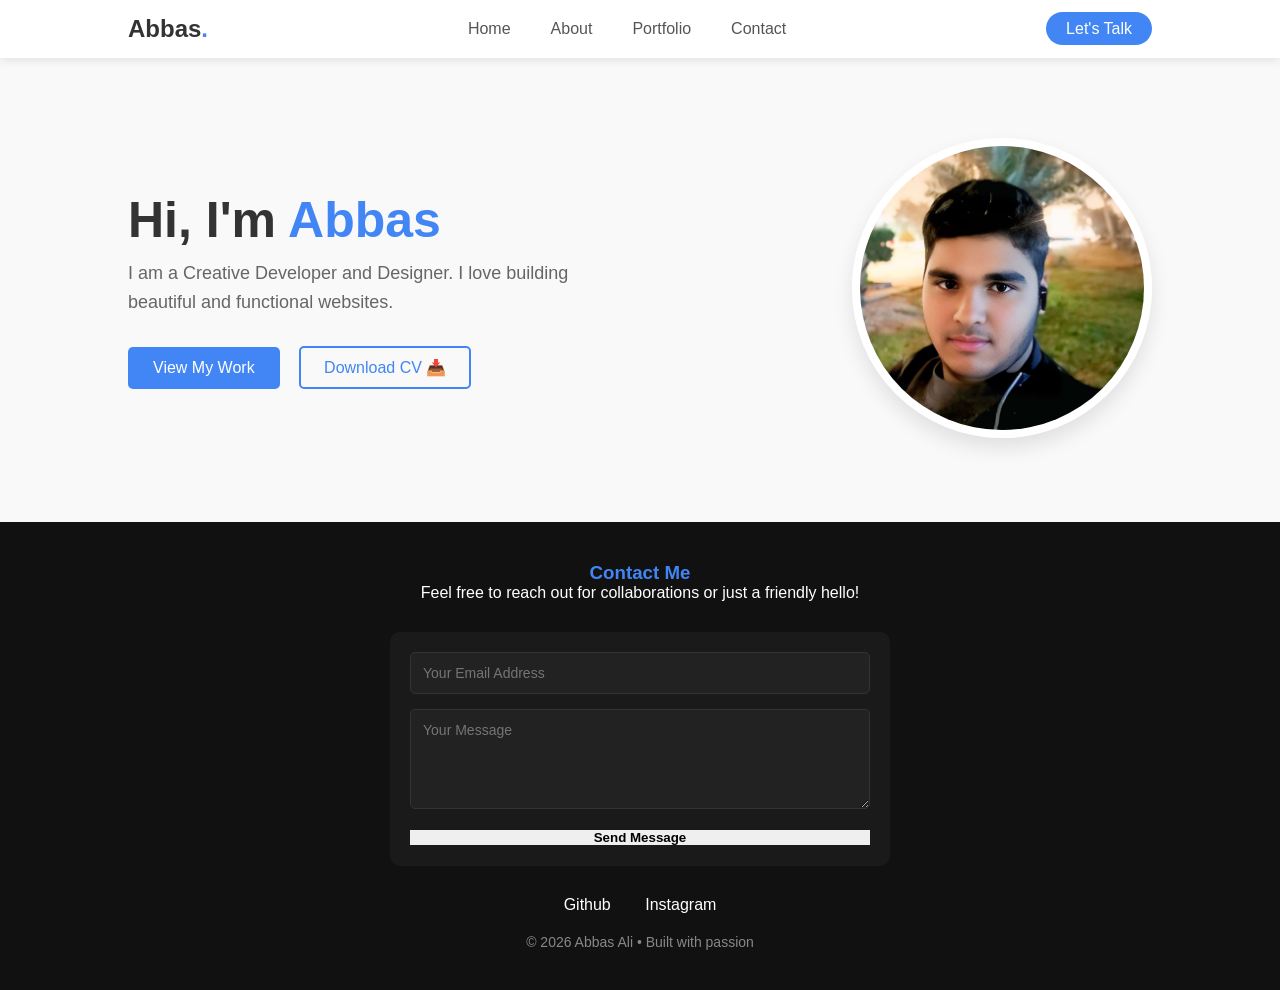
==== index.html @ a06e5321 "First upload for my portfolio" ====
<!DOCTYPE html>
<html lang="en">
<head>
    <meta charset="UTF-8">
    <meta name="viewport" content="width=device-width, initial-scale=1.0">
    <title>Profilo | Abbas</title>
    <link rel="stylesheet" href="style.css">
    <link rel="icon" type="image/jpg" href="images/images.jpg">
</head>
<body>

    <header class="header"> <div class="logo">
            <a href="#">Abbas<span>.</span></a>
        </div>
        
        <nav class="nav-links">
            <ul>
                <li><a href="#">Home</a></li>
                <li><a href="about.html">About</a></li>
                <li><a href="#">Portfolio</a></li>
                <li><a href="#my-footer">Contact</a></li>
            </ul>
        </nav>

        <div class="header-action">
            <a href="#" class="btn-talk">Let's Talk</a>
        </div>   
    </header>
    <section class="hero">
        <div class="hero-content">
            <h1>Hi, I'm <span>Abbas</span></h1>
            <p>I am a Creative Developer and Designer. I love building beautiful and functional websites.</p>
            
            <div class="hero-btns">
                <a href="Works.html" class="btn-primary">View My Work</a>
                <a href="cv/Abbas_Ali_CV.pdf" download class="btn-secondary">Download CV 📥</a>
            </div>
        </div>
        <div class="hero-image">
            <img src="images/myphoto.jpg" alt="Abbas Profile" class="profile-img">
        </div>
    </section>

<footer class="footer" id="my-footer">
    <div class="footer-container">
        <h3 style="color: #4285F4;">Contact Me</h3>
        <p>Feel free to reach out for collaborations or just a friendly hello!</p>

        <form action="https://formspree.io/f/xaqpleld" method="POST" class="contact-form">
            <div class="input-group">
                <input type="email" name="email" placeholder="Your Email Address" required>
            </div>
            <div class="input-group">
                <textarea name="message" placeholder="Your Message" required></textarea>
            </div>
            <button type="submit" class="btn-primary">Send Message</button>
        </form>

        <div class="social">
            <a href="http://github.com/abbflaabb" target="_blank">Github</a>
            <a href="https://www.instagram.com/abv7xh" target="_blank">Instagram</a>
        </div>
        <p class="copy">© 2026 Abbas Ali • Built with passion</p>
    </div>
</footer>
    <script src="scripts/script.js"></script>
</body>
</html>
---- style.css ----
* {
    margin: 0;
    padding: 0;
    box-sizing: border-box;
    font-family: 'Segoe UI', Tahoma, Geneva, Verdana, sans-serif;
}

body {
    background-color: #f4f4f4;
    display: flex;
    flex-direction: column;
    min-height: 100vh;
}

.header {
    display: flex;
    justify-content: space-between;
    align-items: center;
    padding: 15px 10%;
    background-color: #ffffff;
    box-shadow: 0 2px 10px rgba(0,0,0,0.1);
    position: sticky;
    top: 0;
    z-index: 1000;
}

.logo a {
    font-size: 24px;
    font-weight: bold;
    text-decoration: none;
    color: #333;
}

.logo span { 
    color: #4285F4; 
}

.nav-links ul {
    display: flex;
    list-style: none;
}

.nav-links li { 
    margin: 0 20px; 
}

.nav-links a {
    text-decoration: none;
    color: #555;
    transition: 0.3s;
}

.nav-links a:hover { 
    color: #4285F4; 
}

.btn-talk {
    background-color: #4285F4;
    color: white;
    padding: 8px 20px;
    border-radius: 20px;
    text-decoration: none;
    transition: 0.3s;
}

.btn-talk:hover {
    background-color: #3367d6;
    box-shadow: 0 4px 8px rgba(66, 133, 244, 0.3);
}

.hero {
    display: flex;
    justify-content: space-between;
    align-items: center;
    background-color: #f9f9f9;
    padding: 80px 10%;
    flex-grow: 1;
}

.hero-content h1 {
    font-size: 50px;
    color: #333;
    margin-bottom: 10px;
}

.hero-content h1 span {
    color: #4285F4;
}

.hero-content p {
    font-size: 18px;
    color: #666;
    margin-bottom: 30px;
    max-width: 500px;
    line-height: 1.6;
}
.hero-btns .btn-primary {
    background-color: #4285F4;
    color: white;
    padding: 12px 25px;
    border-radius: 5px;
    text-decoration: none;
    margin-right: 15px;
    transition: 0.3s; 
    display: inline-block;
}

.hero-btns .btn-secondary {
    border: 2px solid #4285F4;
    color: #4285F4;
    padding: 10px 23px;
    border-radius: 5px;
    text-decoration: none;
    transition: 0.3s; 
    display: inline-block;
}

.hero-btns a:hover {
    opacity: 0.9;
    transform: translateY(-3px);
}

.hero-image .profile-img {
    width: 300px;
    height: 300px;
    border-radius: 50%;
    object-fit: cover;
    border: 8px solid white;
    box-shadow: 0 10px 20px rgba(0,0,0,0.1);
}
.footer {
    background: #111;
    color: white;
    text-align: center;
    padding: 40px;
    margin-top: auto;
}

.social { 
    margin: 15px 0; 
}

.social a {
    margin: 0 15px;
    text-decoration: none;
    color: white;
    transition: 0.3s;
}

.social a:hover { 
    color: #4285F4; 
}

.copy {
    margin-top: 20px;
    font-size: 14px;
    color: #888;
}
@media (max-width: 768px) {
    .header {
        padding: 15px 5%;
        flex-direction: column;
        gap: 15px;
    }
    .about-container {
        flex-direction: column;
        text-align: center;
    }
    .skills ul {
        grid-template-columns: 1fr;
    }

    .nav-links li {
        margin: 0 10px;
    }

    .hero {
        flex-direction: column-reverse;
        text-align: center;
        padding: 40px 5%;
    }

    .hero-content h1 {
        font-size: 32px;
    }

    .hero-content p {
        margin: 20px auto;
    }

    .hero-image .profile-img {
        width: 200px;
        height: 200px;
        margin-bottom: 30px;
    }

    .hero-btns {
        display: flex;
        flex-direction: column;
        gap: 15px;
    }

    .hero-btns .btn-primary {
        margin-right: 0;
    }
}
/*For About*/
.about-page {
    padding: 80px 10%;
    background-color: #ffffff;
    flex-grow: 1;
}
.about-container {
    display: flex;
    gap: 50px;
    align-items: center;
    flex-wrap: wrap;
}
.about-text {
    font-size: 40px;
    margin-bottom: 20px;
}
.about-text h2 {
    font-size: 40px;
    margin-bottom: 20px;
}
.about-text h2 span {color: #4285F4;}
.about-text p {
    line-height: 1.8;
    color: #666;
    margin-bottom: 30px;
}
.skills h3 {
    margin-bottom: 15px;
    color: #333;
}
.skills ul {
    list-style: none;
    display: grid;
    grid-template-columns: 1fr 1fr;
    gap: 10px;
}
.skills li::before {
    content: "↪";
    color: #4285F4;
    margin-right: 10px;
    font-weight: bold;
}
.about-stats {
    flex: 1;
    display: flex;
    flex-direction: column;
    gap: 20px;
}
.stat-box {
    background: #f9f9f9;
    padding: 30px;
    border-radius: 15px;
    text-align: center;
    border-bottom: 4px solid #4285F4;
}
.stat-box h4 {
    font-size: 30px;
    color: #333;
}
/*Works page style*/
.works-page {
    padding: 60px 10%;
    background-color: #f4f4f4;
    text-align: center;
    flex-grow: 1;
}
.section-title {
    font-size: 36px;
    margin-bottom: 40px;
    color: #333;
}
.section-title span {color: #4285F4;}
/*Projects grid */
.projects-grid {
    display: grid;
    grid-template-columns: repeat(auto-fit, minmax(300px, 1fr));
    gap: 30px;
}
/*project card*/
.project-card {
    background: #fff;
    border-radius: 15px;
    overflow: hidden;
    box-shadow: 0 5px 15px rgba(0, 0, 0,0.05);
    transition: 0.3s;
}
.project-card:hover {
    transform: translateY(-10px);
    box-shadow: 0 15px 30px rgba(0,0,0,0.1);
}
.project-img {
    width: 100%;
    height: 220px;
    overflow: hidden;
    background-color: #333;
}
.project-img img {
    width: 100%;
    height: 100%;
    object-fit: cover;
    transition: transform 0.5s ease;
}
.project-card:hover .project-img img {
    transform: scale(1.1);
}
.project-info {
    padding: 20px;
    text-align: left;
}
.project-info h3 {
    margin-bottom: 10px;
    color: #333;
}
.project-info p {
    color: #777;
    font-size: 14px;
    margin-bottom: 20px;
}
.project-link {
    text-decoration: none;
    color: #4285F4;
    font-weight: bold;
    font-size: 14px;
    border-bottom: 2px solid transparent;
    transition: 0.3s;
}
.project-link:hover {
    border-bottom: 2px solid #4285F4;
}
html {
    scroll-behavior: smooth;
}
/* Contact Form Styling */
.contact-form {
    max-width: 500px;
    margin: 30px auto;
    background: #1a1a1a; /* خلفية داكنة لتناسب الفوتر */
    padding: 20px;
    border-radius: 10px;
}

.input-group {
    margin-bottom: 15px;
}

.contact-form input, 
.contact-form textarea {
    width: 100%;
    padding: 12px;
    border-radius: 5px;
    border: 1px solid #333;
    background: #222;
    color: #fff;
    font-size: 14px;
    outline: none;
    transition: 0.3s;
}

.contact-form input:focus, 
.contact-form textarea:focus {
    border-color: #4285F4;
    box-shadow: 0 0 5px rgba(66, 133, 244, 0.5);
}

.contact-form textarea {
    height: 100px;
    resize: vertical; 
}

.contact-form .btn-primary {
    width: 100%;
    border: none;
    cursor: pointer;
    font-weight: bold;
}
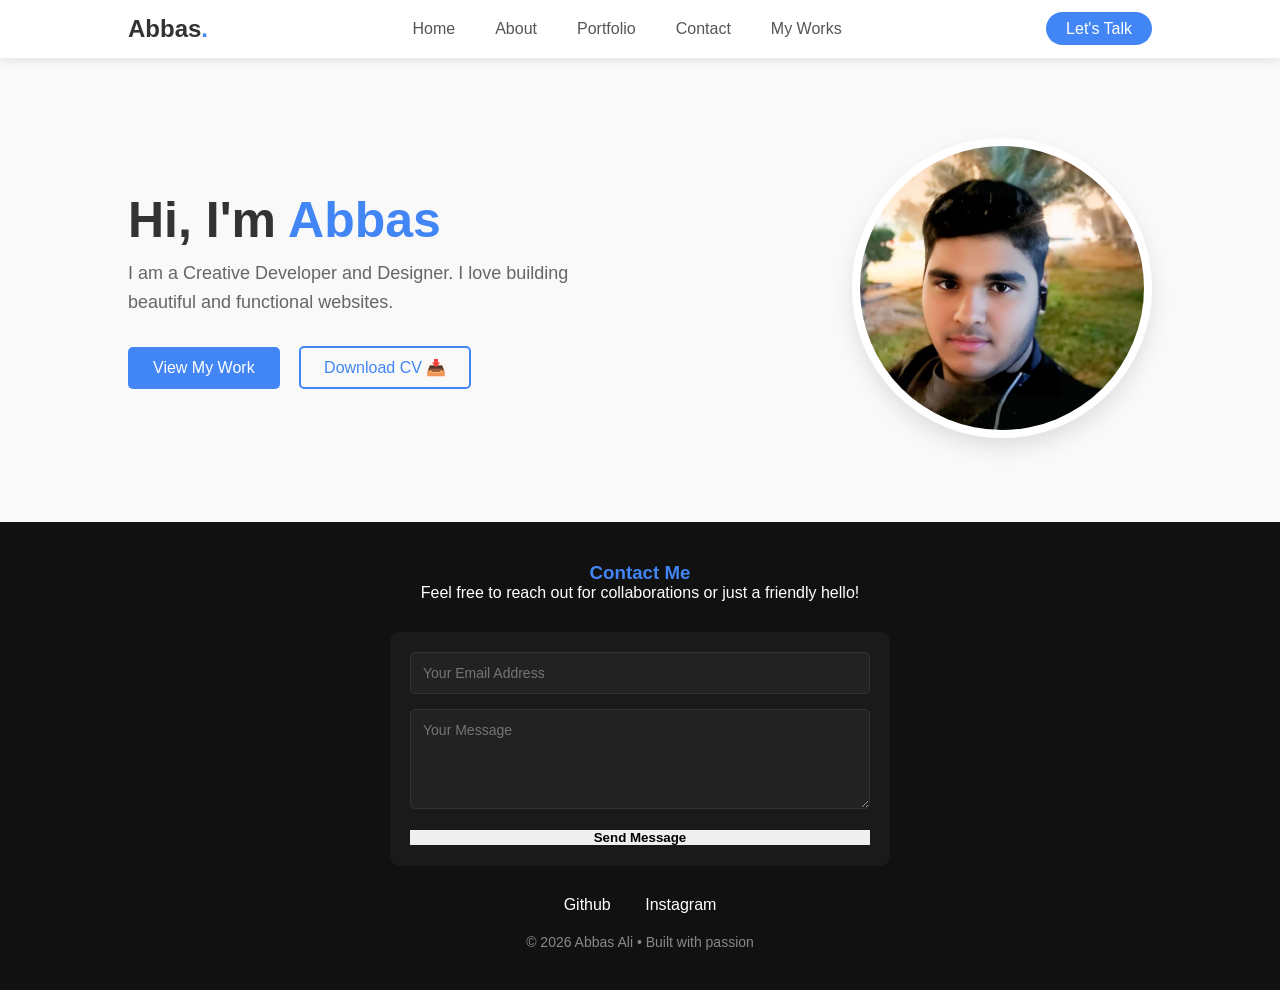
==== commit 8e8e0e6c: "fix 404 works page" ====
--- a/index.html
+++ b/index.html
@@ -19,6 +19,7 @@
                 <li><a href="about.html">About</a></li>
                 <li><a href="#">Portfolio</a></li>
                 <li><a href="#my-footer">Contact</a></li>
+                <li><a href="works.html">My Works</a></li>
             </ul>
         </nav>
 
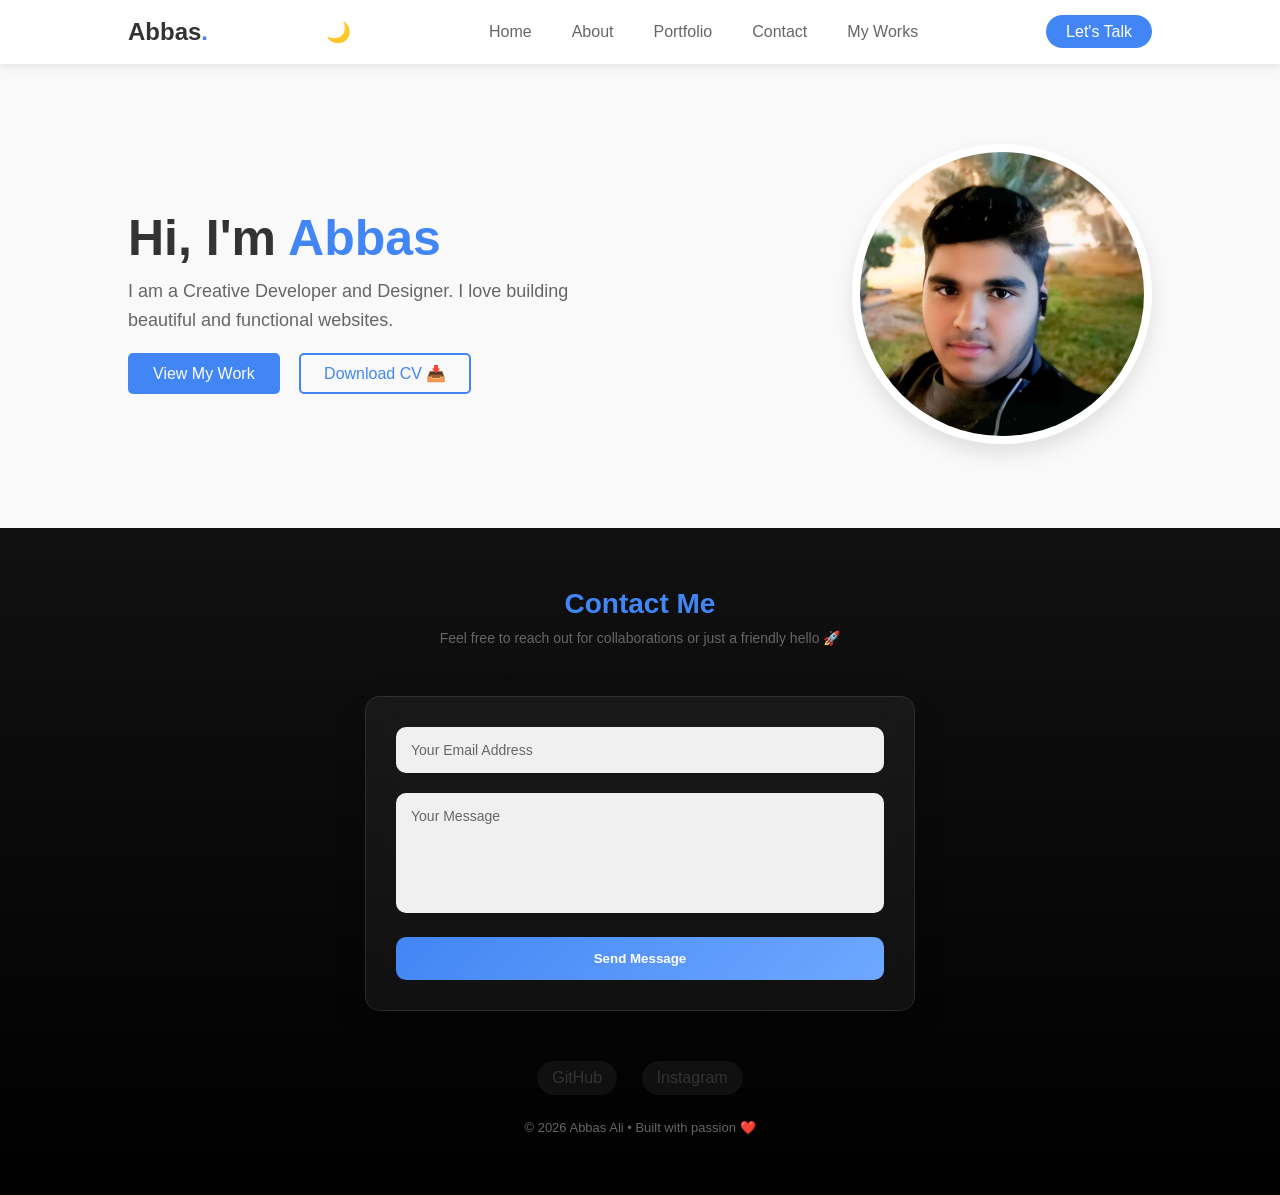
==== commit 75a9c840: ""feat: add theme toggle (dark/light mode) and update footer responsiveness"" ====
--- a/index.html
+++ b/index.html
@@ -12,7 +12,7 @@
     <header class="header"> <div class="logo">
             <a href="#">Abbas<span>.</span></a>
         </div>
-        
+        <button id="theme-toggle" style="background:none; border:none; cursor:pointer; font-size: 20px;">🌙</button>
         <nav class="nav-links">
             <ul>
                 <li><a href="#">Home</a></li>
@@ -33,7 +33,7 @@
             <p>I am a Creative Developer and Designer. I love building beautiful and functional websites.</p>
             
             <div class="hero-btns">
-                <a href="Works.html" class="btn-primary">View My Work</a>
+                <a href="works.html" class="btn-primary">View My Work</a>
                 <a href="cv/Abbas_Ali_CV.pdf" download class="btn-secondary">Download CV 📥</a>
             </div>
         </div>
@@ -44,24 +44,32 @@
 
 <footer class="footer" id="my-footer">
     <div class="footer-container">
-        <h3 style="color: #4285F4;">Contact Me</h3>
-        <p>Feel free to reach out for collaborations or just a friendly hello!</p>
+
+        <h2 class="contact-title">Contact Me</h2>
+        <p class="contact-subtitle">
+            Feel free to reach out for collaborations or just a friendly hello 🚀
+        </p>
 
         <form action="https://formspree.io/f/xaqpleld" method="POST" class="contact-form">
+            
             <div class="input-group">
                 <input type="email" name="email" placeholder="Your Email Address" required>
             </div>
+
             <div class="input-group">
                 <textarea name="message" placeholder="Your Message" required></textarea>
             </div>
+
             <button type="submit" class="btn-primary">Send Message</button>
         </form>
 
         <div class="social">
-            <a href="http://github.com/abbflaabb" target="_blank">Github</a>
+            <a href="http://github.com/abbflaabb" target="_blank">GitHub</a>
             <a href="https://www.instagram.com/abv7xh" target="_blank">Instagram</a>
         </div>
-        <p class="copy">© 2026 Abbas Ali • Built with passion</p>
+
+        <p class="copy">© 2026 Abbas Ali • Built with passion ❤️</p>
+
     </div>
 </footer>
     <script src="scripts/script.js"></script>
--- a/style.css
+++ b/style.css
@@ -2,22 +2,50 @@
     margin: 0;
     padding: 0;
     box-sizing: border-box;
+    transition: background-color 0.3s, color 0.3s, border-color 0.3s;
     font-family: 'Segoe UI', Tahoma, Geneva, Verdana, sans-serif;
 }
 
+/* ================= ROOT THEME ================= */
+:root {
+    --bg-color: #ffffff;
+    --secondary-bg: #f9f9f9;
+    --text-primary: #333333;
+    --text-secondary: #666666;
+    --header-bg: #ffffff;
+    --card-bg: #ffffff;
+    --main-blue: #4285F4;
+    --footer-bg: #111111;
+    --input-bg: #f0f0f0;
+}
+
+[data-theme="dark"] {
+    --bg-color: #0f1012;
+    --secondary-bg: #16171a;
+    --text-primary: #ffffff;
+    --text-secondary: #b0b0b0;
+    --header-bg: #16171a;
+    --card-bg: #1e1f23;
+    --footer-bg: #000000;
+    --input-bg: #25262b;
+}
+
+/* ================= BODY ================= */
 body {
-    background-color: #f4f4f4;
+    background-color: var(--bg-color);
+    color: var(--text-primary);
     display: flex;
     flex-direction: column;
     min-height: 100vh;
 }
 
+/* ================= HEADER ================= */
 .header {
     display: flex;
     justify-content: space-between;
     align-items: center;
     padding: 15px 10%;
-    background-color: #ffffff;
+    background-color: var(--header-bg);
     box-shadow: 0 2px 10px rgba(0,0,0,0.1);
     position: sticky;
     top: 0;
@@ -28,39 +56,31 @@
     font-size: 24px;
     font-weight: bold;
     text-decoration: none;
-    color: #333;
-}
-
-.logo span { 
-    color: #4285F4; 
-}
+    color: var(--text-primary);
+}
+
+.logo span { color: var(--main-blue); }
 
 .nav-links ul {
     display: flex;
     list-style: none;
 }
 
-.nav-links li { 
-    margin: 0 20px; 
-}
+.nav-links li { margin: 0 20px; }
 
 .nav-links a {
     text-decoration: none;
-    color: #555;
-    transition: 0.3s;
-}
-
-.nav-links a:hover { 
-    color: #4285F4; 
-}
+    color: var(--text-secondary);
+}
+
+.nav-links a:hover { color: var(--main-blue); }
 
 .btn-talk {
-    background-color: #4285F4;
+    background-color: var(--main-blue);
     color: white;
     padding: 8px 20px;
     border-radius: 20px;
     text-decoration: none;
-    transition: 0.3s;
 }
 
 .btn-talk:hover {
@@ -68,51 +88,46 @@
     box-shadow: 0 4px 8px rgba(66, 133, 244, 0.3);
 }
 
+/* ================= HERO ================= */
 .hero {
     display: flex;
     justify-content: space-between;
     align-items: center;
-    background-color: #f9f9f9;
+    background-color: var(--secondary-bg);
     padding: 80px 10%;
     flex-grow: 1;
 }
 
 .hero-content h1 {
     font-size: 50px;
-    color: #333;
     margin-bottom: 10px;
 }
 
-.hero-content h1 span {
-    color: #4285F4;
-}
+.hero-content h1 span { color: var(--main-blue); }
 
 .hero-content p {
     font-size: 18px;
-    color: #666;
+    color: var(--text-secondary);
     margin-bottom: 30px;
     max-width: 500px;
     line-height: 1.6;
 }
+
 .hero-btns .btn-primary {
-    background-color: #4285F4;
+    background-color: var(--main-blue);
     color: white;
     padding: 12px 25px;
     border-radius: 5px;
     text-decoration: none;
     margin-right: 15px;
-    transition: 0.3s; 
-    display: inline-block;
 }
 
 .hero-btns .btn-secondary {
-    border: 2px solid #4285F4;
-    color: #4285F4;
+    border: 2px solid var(--main-blue);
+    color: var(--main-blue);
     padding: 10px 23px;
     border-radius: 5px;
     text-decoration: none;
-    transition: 0.3s; 
-    display: inline-block;
 }
 
 .hero-btns a:hover {
@@ -125,53 +140,288 @@
     height: 300px;
     border-radius: 50%;
     object-fit: cover;
-    border: 8px solid white;
+    border: 8px solid var(--card-bg);
     box-shadow: 0 10px 20px rgba(0,0,0,0.1);
 }
+
+/* ================= FOOTER PRO ================= */
 .footer {
-    background: #111;
+    background: linear-gradient(180deg, var(--footer-bg), #000);
+    color: var(--text-primary);
+    padding: 60px 20px;
+}
+
+.footer-container {
+    max-width: 700px;
+    margin: auto;
+    text-align: center;
+}
+
+/* titles */
+.contact-title {
+    font-size: 28px;
+    color: var(--main-blue);
+    margin-bottom: 10px;
+}
+
+.contact-subtitle {
+    color: var(--text-secondary);
+    margin-bottom: 30px;
+    font-size: 14px;
+}
+
+/* social links */
+.social {
+    margin-top: 25px;
+}
+
+.social a {
+    display: inline-block;
+    margin: 0 10px;
+    padding: 8px 15px;
+    border-radius: 20px;
+    background: rgba(255,255,255,0.05);
+    color: var(--text-primary);
+    text-decoration: none;
+    transition: 0.3s;
+}
+
+.social a:hover {
+    background: var(--main-blue);
     color: white;
+    transform: translateY(-3px);
+}
+
+/* copyright */
+.copy {
+    margin-top: 25px;
+    font-size: 13px;
+    color: var(--text-secondary);
+}
+
+/* ================= ABOUT ================= */
+.about-page {
+    padding: 80px 10%;
+    background-color: var(--bg-color);
+}
+
+.about-container {
+    display: flex;
+    gap: 50px;
+    align-items: center;
+    flex-wrap: wrap;
+}
+
+.about-text h2 {
+    font-size: 40px;
+    margin-bottom: 20px;
+}
+
+.about-text h2 span { color: var(--main-blue); }
+
+.about-text p {
+    line-height: 1.8;
+    color: var(--text-secondary);
+    margin-bottom: 30px;
+}
+
+.skills h3 { color: var(--text-primary); }
+
+.skills ul {
+    list-style: none;
+    display: grid;
+    grid-template-columns: 1fr 1fr;
+    gap: 10px;
+}
+
+.skills li::before {
+    content: "↪";
+    color: var(--main-blue);
+    margin-right: 10px;
+}
+
+.stat-box {
+    background: var(--secondary-bg);
+    padding: 30px;
+    border-radius: 15px;
     text-align: center;
-    padding: 40px;
-    margin-top: auto;
-}
-
-.social { 
-    margin: 15px 0; 
-}
-
-.social a {
-    margin: 0 15px;
-    text-decoration: none;
+    border-bottom: 4px solid var(--main-blue);
+}
+
+.stat-box h4 { color: var(--text-primary); }
+
+/* ================= WORKS ================= */
+.works-page {
+    padding: 60px 10%;
+    background-color: var(--secondary-bg);
+    text-align: center;
+}
+
+.section-title {
+    font-size: 36px;
+    margin-bottom: 40px;
+    color: var(--text-primary);
+}
+
+.section-title span { color: var(--main-blue); }
+
+.projects-grid {
+    display: grid;
+    grid-template-columns: repeat(auto-fit, minmax(300px, 1fr));
+    gap: 30px;
+}
+
+.project-card {
+    background: var(--card-bg);
+    border-radius: 15px;
+    overflow: hidden;
+    color: var(--text-primary);
+    box-shadow: 0 5px 15px rgba(0,0,0,0.05);
+}
+
+.project-card:hover {
+    transform: translateY(-10px);
+}
+
+.project-img {
+    width: 100%;
+    height: 220px;
+    overflow: hidden;
+    background-color: var(--secondary-bg);
+}
+
+.project-img img {
+    width: 100%;
+    height: 100%;
+    object-fit: cover;
+}
+
+.project-info {
+    padding: 20px;
+}
+
+.project-info h3 { color: var(--text-primary); }
+
+.project-info p {
+    color: var(--text-secondary);
+    font-size: 14px;
+}
+
+.project-link {
+    text-decoration: none;
+    color: var(--main-blue);
+    font-weight: bold;
+}
+
+.project-link:hover {
+    border-bottom: 2px solid var(--main-blue);
+}
+
+/* ================= CONTACT (PRO STYLE) ================= */
+.contact-form {
+    max-width: 550px;
+    margin: 50px auto;
+    background: rgba(255, 255, 255, 0.05);
+    backdrop-filter: blur(12px);
+    -webkit-backdrop-filter: blur(12px);
+    padding: 30px;
+    border-radius: 15px;
+    border: 1px solid rgba(255,255,255,0.1);
+    box-shadow: 0 10px 30px rgba(0,0,0,0.2);
+}
+
+/* input group spacing */
+.input-group {
+    margin-bottom: 20px;
+}
+
+/* inputs */
+.contact-form input, 
+.contact-form textarea {
+    width: 100%;
+    padding: 14px;
+    border-radius: 10px;
+    border: 1px solid transparent;
+    background: var(--input-bg);
+    color: var(--text-primary);
+    font-size: 14px;
+    outline: none;
+    transition: all 0.3s ease;
+}
+
+/* placeholder */
+.contact-form input::placeholder,
+.contact-form textarea::placeholder {
+    color: var(--text-secondary);
+}
+
+/* focus effect 🔥 */
+.contact-form input:focus, 
+.contact-form textarea:focus {
+    border-color: var(--main-blue);
+    background: transparent;
+    box-shadow: 0 0 0 3px rgba(66, 133, 244, 0.2);
+}
+
+/* textarea */
+.contact-form textarea {
+    height: 120px;
+    resize: none;
+}
+
+/* button */
+.contact-form .btn-primary {
+    width: 100%;
+    padding: 14px;
+    border: none;
+    border-radius: 10px;
+    background: linear-gradient(135deg, #4285F4, #6ea8ff);
     color: white;
-    transition: 0.3s;
-}
-
-.social a:hover { 
-    color: #4285F4; 
-}
-
-.copy {
-    margin-top: 20px;
-    font-size: 14px;
-    color: #888;
-}
+    font-weight: bold;
+    cursor: pointer;
+    transition: all 0.3s ease;
+}
+
+/* button hover 🔥 */
+.contact-form .btn-primary:hover {
+    transform: translateY(-3px);
+    box-shadow: 0 10px 20px rgba(66, 133, 244, 0.4);
+}
+
+/* title */
+.contact-title {
+    text-align: center;
+    margin-bottom: 10px;
+    font-size: 28px;
+    color: var(--main-blue);
+}
+
+.contact-subtitle {
+    text-align: center;
+    margin-bottom: 25px;
+    color: var(--text-secondary);
+}
+
+/* ================= BUTTON ================= */
+#theme-toggle {
+    background: none;
+    border: 2px solid var(--main-blue);
+    color: var(--main-blue);
+    padding: 5px 10px;
+    border-radius: 15px;
+    cursor: pointer;
+}
+
+#theme-toggle:hover {
+    background: var(--main-blue);
+    color: white;
+}
+
+/* ================= RESPONSIVE ================= */
 @media (max-width: 768px) {
     .header {
-        padding: 15px 5%;
         flex-direction: column;
         gap: 15px;
-    }
-    .about-container {
-        flex-direction: column;
-        text-align: center;
-    }
-    .skills ul {
-        grid-template-columns: 1fr;
-    }
-
-    .nav-links li {
-        margin: 0 10px;
     }
 
     .hero {
@@ -184,10 +434,6 @@
         font-size: 32px;
     }
 
-    .hero-content p {
-        margin: 20px auto;
-    }
-
     .hero-image .profile-img {
         width: 200px;
         height: 200px;
@@ -199,183 +445,4 @@
         flex-direction: column;
         gap: 15px;
     }
-
-    .hero-btns .btn-primary {
-        margin-right: 0;
-    }
-}
-/*For About*/
-.about-page {
-    padding: 80px 10%;
-    background-color: #ffffff;
-    flex-grow: 1;
-}
-.about-container {
-    display: flex;
-    gap: 50px;
-    align-items: center;
-    flex-wrap: wrap;
-}
-.about-text {
-    font-size: 40px;
-    margin-bottom: 20px;
-}
-.about-text h2 {
-    font-size: 40px;
-    margin-bottom: 20px;
-}
-.about-text h2 span {color: #4285F4;}
-.about-text p {
-    line-height: 1.8;
-    color: #666;
-    margin-bottom: 30px;
-}
-.skills h3 {
-    margin-bottom: 15px;
-    color: #333;
-}
-.skills ul {
-    list-style: none;
-    display: grid;
-    grid-template-columns: 1fr 1fr;
-    gap: 10px;
-}
-.skills li::before {
-    content: "↪";
-    color: #4285F4;
-    margin-right: 10px;
-    font-weight: bold;
-}
-.about-stats {
-    flex: 1;
-    display: flex;
-    flex-direction: column;
-    gap: 20px;
-}
-.stat-box {
-    background: #f9f9f9;
-    padding: 30px;
-    border-radius: 15px;
-    text-align: center;
-    border-bottom: 4px solid #4285F4;
-}
-.stat-box h4 {
-    font-size: 30px;
-    color: #333;
-}
-/*Works page style*/
-.works-page {
-    padding: 60px 10%;
-    background-color: #f4f4f4;
-    text-align: center;
-    flex-grow: 1;
-}
-.section-title {
-    font-size: 36px;
-    margin-bottom: 40px;
-    color: #333;
-}
-.section-title span {color: #4285F4;}
-/*Projects grid */
-.projects-grid {
-    display: grid;
-    grid-template-columns: repeat(auto-fit, minmax(300px, 1fr));
-    gap: 30px;
-}
-/*project card*/
-.project-card {
-    background: #fff;
-    border-radius: 15px;
-    overflow: hidden;
-    box-shadow: 0 5px 15px rgba(0, 0, 0,0.05);
-    transition: 0.3s;
-}
-.project-card:hover {
-    transform: translateY(-10px);
-    box-shadow: 0 15px 30px rgba(0,0,0,0.1);
-}
-.project-img {
-    width: 100%;
-    height: 220px;
-    overflow: hidden;
-    background-color: #333;
-}
-.project-img img {
-    width: 100%;
-    height: 100%;
-    object-fit: cover;
-    transition: transform 0.5s ease;
-}
-.project-card:hover .project-img img {
-    transform: scale(1.1);
-}
-.project-info {
-    padding: 20px;
-    text-align: left;
-}
-.project-info h3 {
-    margin-bottom: 10px;
-    color: #333;
-}
-.project-info p {
-    color: #777;
-    font-size: 14px;
-    margin-bottom: 20px;
-}
-.project-link {
-    text-decoration: none;
-    color: #4285F4;
-    font-weight: bold;
-    font-size: 14px;
-    border-bottom: 2px solid transparent;
-    transition: 0.3s;
-}
-.project-link:hover {
-    border-bottom: 2px solid #4285F4;
-}
-html {
-    scroll-behavior: smooth;
-}
-/* Contact Form Styling */
-.contact-form {
-    max-width: 500px;
-    margin: 30px auto;
-    background: #1a1a1a; /* خلفية داكنة لتناسب الفوتر */
-    padding: 20px;
-    border-radius: 10px;
-}
-
-.input-group {
-    margin-bottom: 15px;
-}
-
-.contact-form input, 
-.contact-form textarea {
-    width: 100%;
-    padding: 12px;
-    border-radius: 5px;
-    border: 1px solid #333;
-    background: #222;
-    color: #fff;
-    font-size: 14px;
-    outline: none;
-    transition: 0.3s;
-}
-
-.contact-form input:focus, 
-.contact-form textarea:focus {
-    border-color: #4285F4;
-    box-shadow: 0 0 5px rgba(66, 133, 244, 0.5);
-}
-
-.contact-form textarea {
-    height: 100px;
-    resize: vertical; 
-}
-
-.contact-form .btn-primary {
-    width: 100%;
-    border: none;
-    cursor: pointer;
-    font-weight: bold;
 }
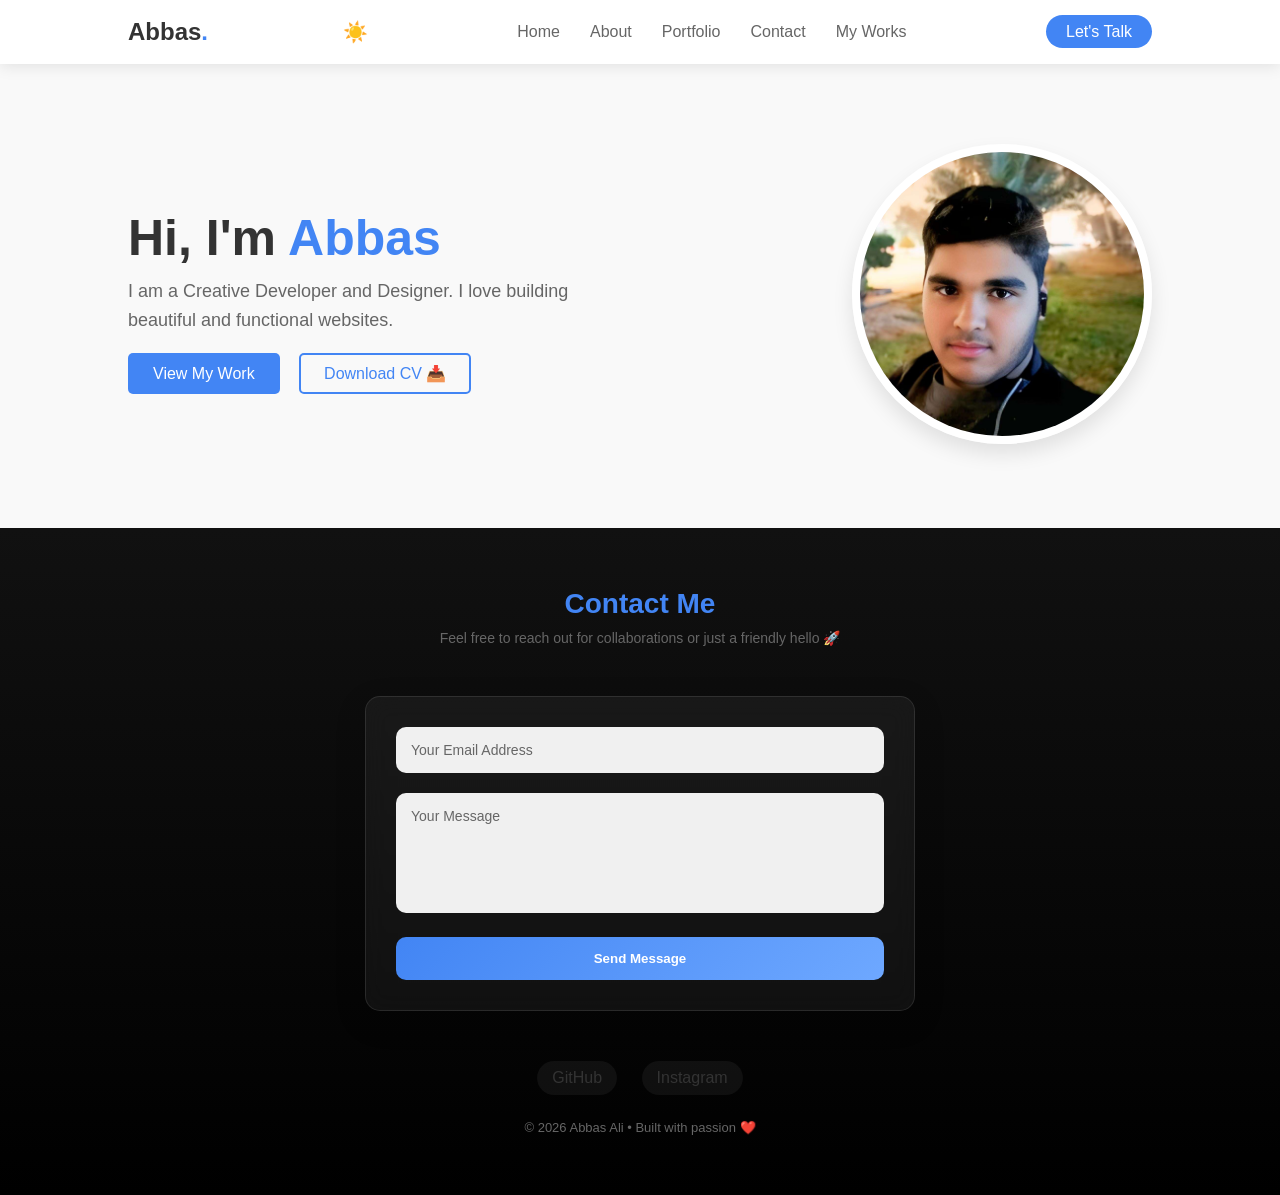
==== commit e29d9561: "fix: lock zoom and solve mobile header overflow"" ====
--- a/index.html
+++ b/index.html
@@ -2,7 +2,7 @@
 <html lang="en">
 <head>
     <meta charset="UTF-8">
-    <meta name="viewport" content="width=device-width, initial-scale=1.0">
+    <meta name="viewport" content="width=device-width, initial-scale=1.0, maximum-scale=1.0, user-scalable=no">
     <title>Profilo | Abbas</title>
     <link rel="stylesheet" href="style.css">
     <link rel="icon" type="image/jpg" href="images/images.jpg">
--- a/style.css
+++ b/style.css
@@ -39,17 +39,23 @@
     min-height: 100vh;
 }
 
-/* ================= HEADER ================= */
 .header {
     display: flex;
     justify-content: space-between;
     align-items: center;
     padding: 15px 10%;
-    background-color: var(--header-bg);
-    box-shadow: 0 2px 10px rgba(0,0,0,0.1);
+    
+    /* الإصلاحات هنا */
+    width: 100%; 
+    background-color: var(--header-bg) !important; /* التأكد من سحب اللون من المتغيرات */
+    box-shadow: 0 2px 15px rgba(0,0,0,0.1);
+    
+    /* التأكد من الثبات في الأعلى */
     position: sticky;
     top: 0;
-    z-index: 1000;
+    left: 0;
+    z-index: 9999; /* رفع الطبقة ليكون فوق كل شيء */
+    transition: all 0.3s ease;
 }
 
 .logo a {
@@ -64,10 +70,12 @@
 .nav-links ul {
     display: flex;
     list-style: none;
-}
-
-.nav-links li { margin: 0 20px; }
-
+    align-items: center; /* توسيط الزر مع الروابط */
+}
+
+.nav-links li { 
+    margin: 0 15px; 
+}
 .nav-links a {
     text-decoration: none;
     color: var(--text-secondary);
@@ -410,39 +418,61 @@
     padding: 5px 10px;
     border-radius: 15px;
     cursor: pointer;
+    position: relative;
+    z-index: 2000;
+    touch-action: manipulation;
+    transition: transform 0.2s ease;
+
 }
 
 #theme-toggle:hover {
     background: var(--main-blue);
     color: white;
 }
-
-/* ================= RESPONSIVE ================= */
+#theme-toggle:active {
+    transform: scale(0.9);
+}
+
+/* منع التمرير الجانبي في كل الأحوال */
+html, body {
+    max-width: 100%;
+    overflow-x: hidden;
+    margin: 0;
+    padding: 0;
+    touch-action: pan-y; /* يمنع التكبير باللمس في بعض المتصفحات */
+}
+
 @media (max-width: 768px) {
     .header {
-        flex-direction: column;
-        gap: 15px;
-    }
-
-    .hero {
-        flex-direction: column-reverse;
-        text-align: center;
-        padding: 40px 5%;
+        flex-direction: column !important; /* وضع الشعار فوق الروابط */
+        padding: 10px 5% !important;
+        align-items: center;
+        width: 100%;
+    }
+
+    .nav-links {
+        width: 100%;
+        margin-top: 10px;
+    }
+
+    .nav-links ul {
+        display: flex;
+        flex-wrap: wrap; /* الحل السحري: الروابط ستنزل لسطر جديد إذا ضاقت الشاشة */
+        justify-content: center;
+        gap: 8px; /* تقليل المسافة بين الروابط */
+        padding: 0;
+    }
+
+    .nav-links li {
+        margin: 5px; /* تقليل المسافات الجانبية للروابط */
+    }
+
+    .nav-links a {
+        font-size: 13px; /* تصغير الخط قليلاً ليناسب الموبايل */
+        white-space: nowrap; /* منع انقسام الكلمة الواحدة */
     }
 
     .hero-content h1 {
-        font-size: 32px;
-    }
-
-    .hero-image .profile-img {
-        width: 200px;
-        height: 200px;
-        margin-bottom: 30px;
-    }
-
-    .hero-btns {
-        display: flex;
-        flex-direction: column;
-        gap: 15px;
+        font-size: 26px !important; /* تصغير العنوان ليناسب الشاشة */
     }
 }
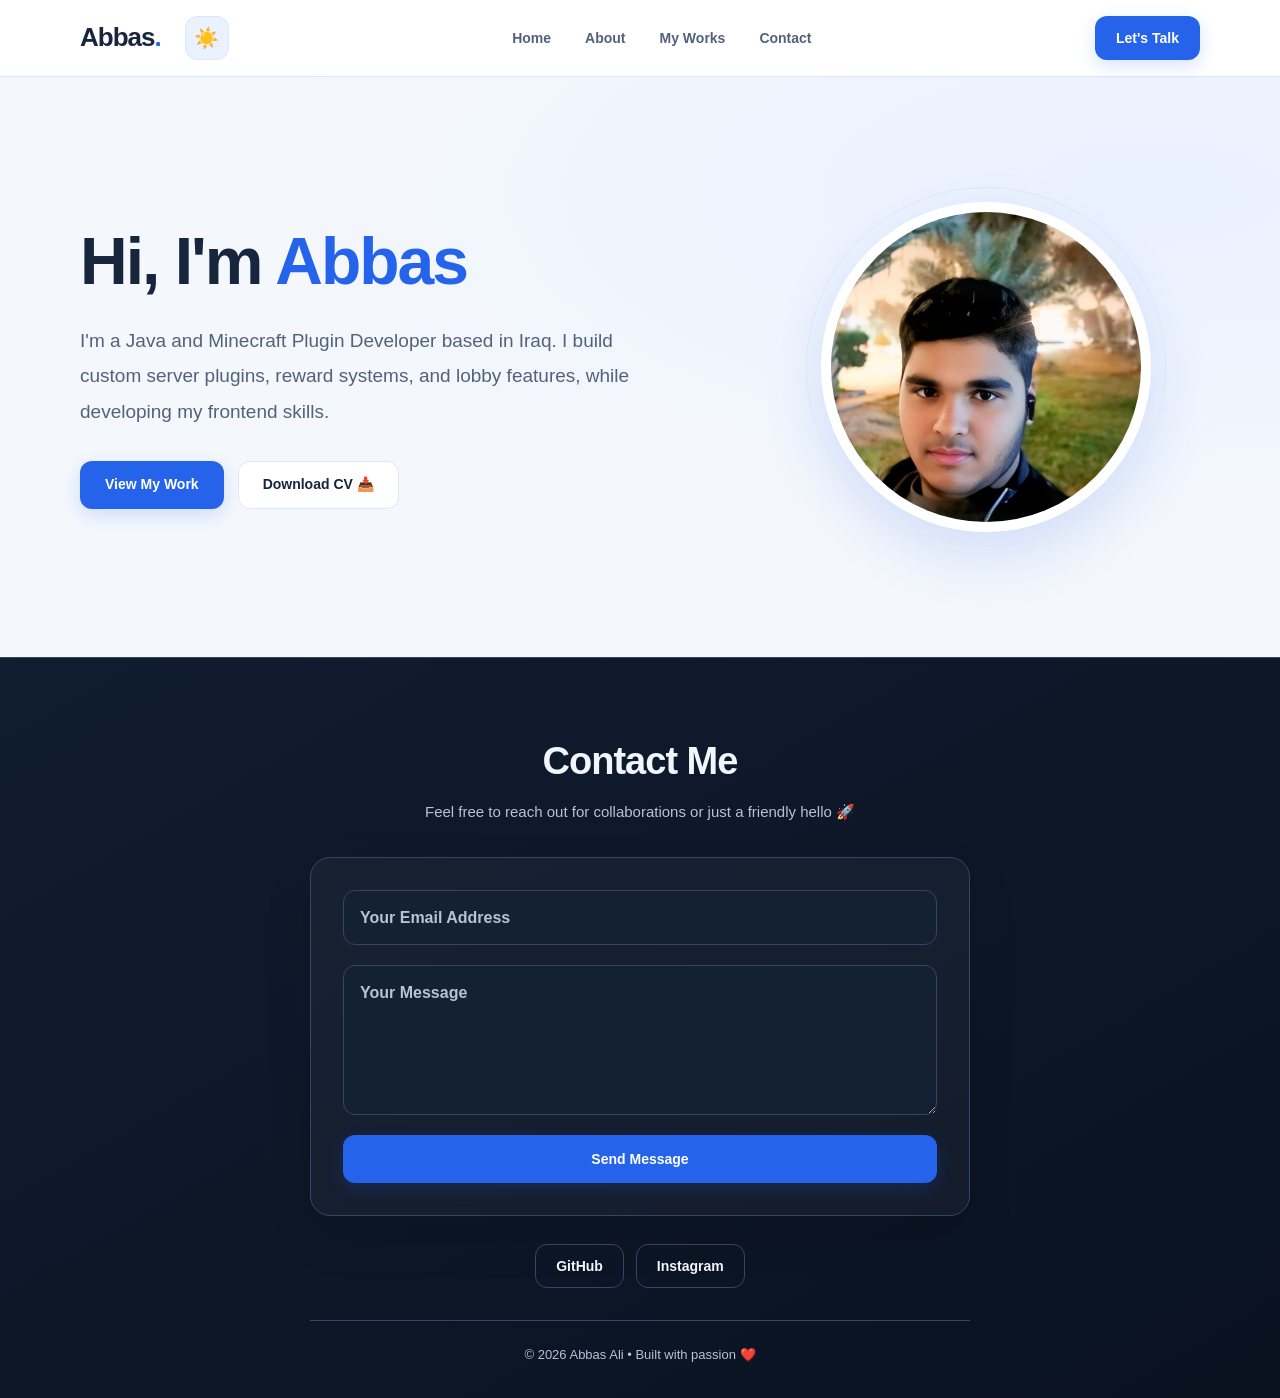
==== commit 14364a39: "feat: add .gitignore and improve accessibility in HTML files" ====
--- a/index.html
+++ b/index.html
@@ -2,8 +2,12 @@
 <html lang="en">
 <head>
     <meta charset="UTF-8">
-    <meta name="viewport" content="width=device-width, initial-scale=1.0, maximum-scale=1.0, user-scalable=no">
-    <title>Profilo | Abbas</title>
+    <meta name="viewport" content="width=device-width, initial-scale=1.0">    <title>Profilo | Abbas</title>
+    <meta
+            name="description"
+            content="Abbas Ali's portfolio featuring Java development,
+    Minecraft server plugins, reward systems, and lobby projects."
+    >
     <link rel="stylesheet" href="style.css">
     <link rel="icon" type="image/jpg" href="images/images.jpg">
 </head>
@@ -12,26 +16,33 @@
     <header class="header"> <div class="logo">
             <a href="#">Abbas<span>.</span></a>
         </div>
-        <button id="theme-toggle" style="background:none; border:none; cursor:pointer; font-size: 20px;">🌙</button>
+        <button
+                id="theme-toggle"
+                type="button"
+                aria-label="Switch color theme"
+                title="Switch color theme"
+        >🌙</button>
         <nav class="nav-links">
             <ul>
-                <li><a href="#">Home</a></li>
+                <li><a href="index.html">Home</a></li>
                 <li><a href="about.html">About</a></li>
-                <li><a href="#">Portfolio</a></li>
+                <li><a href="works.html">My Works</a></li>
                 <li><a href="#my-footer">Contact</a></li>
-                <li><a href="works.html">My Works</a></li>
             </ul>
         </nav>
 
-        <div class="header-action">
-            <a href="#" class="btn-talk">Let's Talk</a>
-        </div>   
+        <a href="mailto:alsowounds@gmail.com" class="btn-talk">
+            Let's Talk
+        </a>
     </header>
     <section class="hero">
         <div class="hero-content">
             <h1>Hi, I'm <span>Abbas</span></h1>
-            <p>I am a Creative Developer and Designer. I love building beautiful and functional websites.</p>
-            
+            <p>
+                I'm a Java and Minecraft Plugin Developer based in Iraq.
+                I build custom server plugins, reward systems, and lobby features,
+                while developing my frontend skills.
+            </p>
             <div class="hero-btns">
                 <a href="works.html" class="btn-primary">View My Work</a>
                 <a href="cv/Abbas_Ali_CV.pdf" download class="btn-secondary">Download CV 📥</a>
@@ -53,18 +64,23 @@
         <form action="https://formspree.io/f/xaqpleld" method="POST" class="contact-form">
             
             <div class="input-group">
-                <input type="email" name="email" placeholder="Your Email Address" required>
+                <label>
+                    <input type="email" name="email" placeholder="Your Email Address" required>
+                </label>
             </div>
 
             <div class="input-group">
-                <textarea name="message" placeholder="Your Message" required></textarea>
+                <label>
+                    <textarea name="message" placeholder="Your Message" required></textarea>
+                </label>
             </div>
 
             <button type="submit" class="btn-primary">Send Message</button>
+            <p class="form-status" role="status" aria-live="polite"></p>
         </form>
 
         <div class="social">
-            <a href="http://github.com/abbflaabb" target="_blank">GitHub</a>
+            <a href="https://github.com/abbflaabb" target="_blank">GitHub</a>
             <a href="https://www.instagram.com/abv7xh" target="_blank">Instagram</a>
         </div>
 
--- a/style.css
+++ b/style.css
@@ -1,478 +1,813 @@
+/* Abbas Ali Portfolio — complete replacement stylesheet */
+
+/* 01. Colors and layout */
+:root {
+    color-scheme: light;
+    --bg-color: #ffffff;
+    --secondary-bg: #f4f7fc;
+    --text-primary: #17253d;
+    --text-secondary: #52627b;
+    --header-bg: rgba(255, 255, 255, 0.96);
+    --card-bg: #ffffff;
+    --main-blue: #2563eb;
+    --button-bg: #2563eb;
+    --button-hover: #1d4ed8;
+    --accent-soft: #eaf1ff;
+    --border-color: #dfe7f3;
+    --input-bg: #f4f7fc;
+    --footer-bg: #101c30;
+    --card-shadow: 0 12px 36px rgba(25, 49, 89, 0.07);
+    --hover-shadow: 0 20px 48px rgba(25, 49, 89, 0.12);
+    --page-gutter: clamp(20px, 5vw, 64px);
+    --content-width: 1120px;
+    --section-inline: max(var(--page-gutter), calc((100% - var(--content-width)) / 2));
+    --radius: 20px;
+}
+
+[data-theme="dark"] {
+    color-scheme: dark;
+    --bg-color: #101827;
+    --secondary-bg: #131e30;
+    --text-primary: #f1f5fc;
+    --text-secondary: #b6c3d7;
+    --header-bg: rgba(16, 24, 39, 0.96);
+    --card-bg: #1b283c;
+    --main-blue: #93b7ff;
+    --accent-soft: #203455;
+    --border-color: #32435e;
+    --input-bg: #142034;
+    --footer-bg: #0b1423;
+    --card-shadow: 0 12px 36px rgba(0, 0, 0, 0.18);
+    --hover-shadow: 0 20px 48px rgba(0, 0, 0, 0.28);
+}
+
+/* 02. Base and keyboard access */
+*,
+*::before,
+*::after {
+    box-sizing: border-box;
+}
+
 * {
     margin: 0;
     padding: 0;
-    box-sizing: border-box;
-    transition: background-color 0.3s, color 0.3s, border-color 0.3s;
-    font-family: 'Segoe UI', Tahoma, Geneva, Verdana, sans-serif;
-}
-
-/* ================= ROOT THEME ================= */
-:root {
-    --bg-color: #ffffff;
-    --secondary-bg: #f9f9f9;
-    --text-primary: #333333;
-    --text-secondary: #666666;
-    --header-bg: #ffffff;
-    --card-bg: #ffffff;
-    --main-blue: #4285F4;
-    --footer-bg: #111111;
-    --input-bg: #f0f0f0;
-}
-
-[data-theme="dark"] {
-    --bg-color: #0f1012;
-    --secondary-bg: #16171a;
-    --text-primary: #ffffff;
-    --text-secondary: #b0b0b0;
-    --header-bg: #16171a;
-    --card-bg: #1e1f23;
-    --footer-bg: #000000;
-    --input-bg: #25262b;
-}
-
-/* ================= BODY ================= */
+}
+
+html {
+    scroll-behavior: smooth;
+    scroll-padding-top: 120px;
+}
+
 body {
-    background-color: var(--bg-color);
-    color: var(--text-primary);
+    min-height: 100vh;
     display: flex;
     flex-direction: column;
-    min-height: 100vh;
-}
-
+    background: var(--bg-color);
+    color: var(--text-primary);
+    font-family: "Segoe UI", Tahoma, Geneva, Verdana, sans-serif;
+    font-size: 16px;
+    line-height: 1.6;
+    transition: background-color 0.25s ease, color 0.25s ease;
+}
+
+img {
+    display: block;
+    max-width: 100%;
+}
+
+button,
+input,
+textarea {
+    font: inherit;
+}
+
+a {
+    color: inherit;
+    text-decoration: none;
+}
+
+button,
+a,
+input,
+textarea {
+    -webkit-tap-highlight-color: transparent;
+}
+
+:where(a, button, input, textarea):focus-visible {
+    outline: 3px solid var(--main-blue);
+    outline-offset: 4px;
+}
+
+::selection {
+    background: var(--button-bg);
+    color: #ffffff;
+}
+
+/* 03. Header — supports direct and wrapped Let's Talk links */
 .header {
-    display: flex;
-    justify-content: space-between;
-    align-items: center;
-    padding: 15px 10%;
-    
-    /* الإصلاحات هنا */
-    width: 100%; 
-    background-color: var(--header-bg) !important; /* التأكد من سحب اللون من المتغيرات */
-    box-shadow: 0 2px 15px rgba(0,0,0,0.1);
-    
-    /* التأكد من الثبات في الأعلى */
     position: sticky;
     top: 0;
-    left: 0;
-    z-index: 9999; /* رفع الطبقة ليكون فوق كل شيء */
-    transition: all 0.3s ease;
+    z-index: 100;
+    display: grid;
+    grid-template-columns: auto auto minmax(0, 1fr) auto;
+    align-items: center;
+    gap: 24px;
+    padding: 16px var(--section-inline);
+    border-bottom: 1px solid var(--border-color);
+    background: var(--header-bg);
+    backdrop-filter: blur(16px);
+    -webkit-backdrop-filter: blur(16px);
 }
 
 .logo a {
-    font-size: 24px;
-    font-weight: bold;
-    text-decoration: none;
-    color: var(--text-primary);
-}
-
-.logo span { color: var(--main-blue); }
+    display: inline-block;
+    font-size: 26px;
+    font-weight: 800;
+    letter-spacing: -1px;
+    white-space: nowrap;
+}
+
+.logo span {
+    color: var(--main-blue);
+}
+
+.nav-links {
+    min-width: 0;
+    justify-self: center;
+}
 
 .nav-links ul {
     display: flex;
+    align-items: center;
+    justify-content: center;
+    gap: 6px;
     list-style: none;
-    align-items: center; /* توسيط الزر مع الروابط */
-}
-
-.nav-links li { 
-    margin: 0 15px; 
-}
+}
+
 .nav-links a {
-    text-decoration: none;
-    color: var(--text-secondary);
-}
-
-.nav-links a:hover { color: var(--main-blue); }
+    display: inline-flex;
+    align-items: center;
+    min-height: 44px;
+    padding: 8px 14px;
+    border-radius: 10px;
+    color: var(--text-secondary);
+    font-size: 14px;
+    font-weight: 600;
+    white-space: nowrap;
+    transition: color 0.2s ease, background-color 0.2s ease;
+}
+
+.nav-links a:hover,
+.nav-links a[aria-current="page"] {
+    background: var(--accent-soft);
+    color: var(--main-blue);
+}
+
+#theme-toggle {
+    display: grid;
+    place-items: center;
+    width: 44px;
+    height: 44px;
+    padding: 0;
+    border: 1px solid var(--border-color);
+    border-radius: 12px;
+    background: var(--accent-soft);
+    color: var(--text-primary);
+    font-size: 20px;
+    line-height: 1;
+    cursor: pointer;
+    touch-action: manipulation;
+    transition: border-color 0.2s ease, transform 0.2s ease;
+}
+
+#theme-toggle:hover {
+    border-color: var(--main-blue);
+}
+
+#theme-toggle:active {
+    transform: scale(0.94);
+}
+
+/* 04. Shared buttons */
+.btn-talk,
+.btn-primary,
+.btn-secondary {
+    display: inline-flex;
+    align-items: center;
+    justify-content: center;
+    gap: 8px;
+    min-height: 48px;
+    padding: 12px 24px;
+    border: 1px solid transparent;
+    border-radius: 12px;
+    font-weight: 700;
+    font-size: 14px;
+    line-height: 1.5;
+    text-align: center;
+    cursor: pointer;
+    transition: transform 0.2s ease, background-color 0.2s ease, box-shadow 0.2s ease;
+}
+
+.btn-talk,
+.btn-primary {
+    background: var(--button-bg);
+    color: #ffffff;
+    box-shadow: 0 6px 18px rgba(37, 99, 235, 0.18);
+}
 
 .btn-talk {
-    background-color: var(--main-blue);
-    color: white;
-    padding: 8px 20px;
-    border-radius: 20px;
-    text-decoration: none;
-}
-
-.btn-talk:hover {
-    background-color: #3367d6;
-    box-shadow: 0 4px 8px rgba(66, 133, 244, 0.3);
-}
-
-/* ================= HERO ================= */
+    min-height: 44px;
+    padding: 10px 20px;
+    white-space: nowrap;
+}
+
+.btn-talk:hover,
+.btn-primary:hover {
+    background: var(--button-hover);
+}
+
+.btn-secondary {
+    border-color: var(--border-color);
+    background: var(--card-bg);
+    color: var(--text-primary);
+}
+
+.btn-secondary:hover {
+    border-color: var(--main-blue);
+    background: var(--accent-soft);
+}
+
+/* 05. Home */
 .hero {
+    flex: 1;
+    display: grid;
+    grid-template-columns: minmax(0, 1.25fr) minmax(0, 0.85fr);
+    align-items: center;
+    gap: clamp(32px, 5vw, 80px);
+    min-height: 580px;
+    padding: clamp(64px, 8vw, 112px) var(--section-inline);
+    background:
+            radial-gradient(ellipse at 90% 20%, var(--accent-soft), transparent 55%),
+            var(--secondary-bg);
+}
+
+.hero-content {
+    min-width: 0;
+}
+
+.hero-content h1 {
+    margin-bottom: 24px;
+    font-size: clamp(36px, 5.2vw, 66px);
+    font-weight: 800;
+    line-height: 1.12;
+    letter-spacing: -2px;
+    overflow-wrap: anywhere;
+}
+
+.hero-content h1 span {
+    color: var(--main-blue);
+}
+
+.hero-content p {
+    max-width: 560px;
+    color: var(--text-secondary);
+    font-size: clamp(16px, 1.6vw, 19px);
+    line-height: 1.85;
+}
+
+.hero-btns {
     display: flex;
-    justify-content: space-between;
-    align-items: center;
-    background-color: var(--secondary-bg);
-    padding: 80px 10%;
-    flex-grow: 1;
-}
-
-.hero-content h1 {
-    font-size: 50px;
-    margin-bottom: 10px;
-}
-
-.hero-content h1 span { color: var(--main-blue); }
-
-.hero-content p {
-    font-size: 18px;
-    color: var(--text-secondary);
-    margin-bottom: 30px;
-    max-width: 500px;
-    line-height: 1.6;
-}
-
-.hero-btns .btn-primary {
-    background-color: var(--main-blue);
-    color: white;
-    padding: 12px 25px;
-    border-radius: 5px;
-    text-decoration: none;
-    margin-right: 15px;
-}
-
-.hero-btns .btn-secondary {
-    border: 2px solid var(--main-blue);
+    flex-wrap: wrap;
+    gap: 14px;
+    margin-top: 32px;
+}
+
+.hero-image {
+    display: grid;
+    place-items: center;
+    min-width: 0;
+    padding: 16px;
+}
+
+.hero-image .profile-img {
+    width: min(100%, 330px);
+    aspect-ratio: 1;
+    object-fit: cover;
+    object-position: 50% 38%;
+    border: 10px solid var(--card-bg);
+    border-radius: 50%;
+    outline: 1px solid var(--border-color);
+    outline-offset: 14px;
+    box-shadow: 0 24px 60px rgba(37, 99, 235, 0.16);
+}
+
+/* 06. About */
+.about-page,
+.works-page {
+    flex: 1;
+    padding: clamp(48px, 7vw, 88px) var(--section-inline);
+}
+
+.about-container {
+    display: grid;
+    grid-template-columns: minmax(0, 1.1fr) minmax(0, 1fr);
+    align-items: start;
+    gap: 48px;
+}
+
+.about-text :is(h1, h2),
+.section-title {
+    margin-bottom: 24px;
+    font-size: clamp(32px, 4vw, 46px);
+    font-weight: 800;
+    line-height: 1.2;
+    letter-spacing: -1.5px;
+}
+
+.about-text :is(h1, h2) span,
+.section-title span {
     color: var(--main-blue);
-    padding: 10px 23px;
-    border-radius: 5px;
-    text-decoration: none;
-}
-
-.hero-btns a:hover {
-    opacity: 0.9;
-    transform: translateY(-3px);
-}
-
-.hero-image .profile-img {
-    width: 300px;
-    height: 300px;
+}
+
+.about-text p {
+    color: var(--text-secondary);
+    line-height: 1.9;
+}
+
+.skills {
+    padding: 28px;
+    border: 1px solid var(--border-color);
+    border-radius: var(--radius);
+    background: var(--secondary-bg);
+}
+
+.skills h3 {
+    margin-bottom: 20px;
+    font-size: 20px;
+}
+
+.skills ul {
+    display: grid;
+    grid-template-columns: repeat(2, minmax(0, 1fr));
+    gap: 14px 20px;
+    list-style: none;
+}
+
+.skills li {
+    display: flex;
+    align-items: baseline;
+    gap: 10px;
+    color: var(--text-secondary);
+    font-size: 14px;
+    overflow-wrap: anywhere;
+}
+
+.skills li::before {
+    content: "";
+    flex: 0 0 6px;
+    height: 6px;
     border-radius: 50%;
-    object-fit: cover;
-    border: 8px solid var(--card-bg);
-    box-shadow: 0 10px 20px rgba(0,0,0,0.1);
-}
-
-/* ================= FOOTER PRO ================= */
-.footer {
-    background: linear-gradient(180deg, var(--footer-bg), #000);
-    color: var(--text-primary);
-    padding: 60px 20px;
-}
-
-.footer-container {
-    max-width: 700px;
-    margin: auto;
+    background: var(--main-blue);
+}
+
+.about-stats {
+    display: grid;
+    grid-template-columns: repeat(2, minmax(0, 1fr));
+    gap: 24px;
+    margin-top: 40px;
+}
+
+.stat-box {
+    padding: 28px;
+    border: 1px solid var(--border-color);
+    border-radius: var(--radius);
+    background: var(--card-bg);
+    box-shadow: var(--card-shadow);
     text-align: center;
 }
 
-/* titles */
-.contact-title {
-    font-size: 28px;
+.stat-box h4 {
     color: var(--main-blue);
-    margin-bottom: 10px;
-}
-
-.contact-subtitle {
-    color: var(--text-secondary);
-    margin-bottom: 30px;
+    font-size: 40px;
+    line-height: 1.2;
+    letter-spacing: -1px;
+}
+
+.stat-box p {
+    margin-top: 8px;
+    color: var(--text-secondary);
     font-size: 14px;
 }
 
-/* social links */
-.social {
-    margin-top: 25px;
-}
-
-.social a {
-    display: inline-block;
-    margin: 0 10px;
-    padding: 8px 15px;
-    border-radius: 20px;
-    background: rgba(255,255,255,0.05);
-    color: var(--text-primary);
-    text-decoration: none;
-    transition: 0.3s;
-}
-
-.social a:hover {
-    background: var(--main-blue);
-    color: white;
-    transform: translateY(-3px);
-}
-
-/* copyright */
-.copy {
-    margin-top: 25px;
-    font-size: 13px;
-    color: var(--text-secondary);
-}
-
-/* ================= ABOUT ================= */
-.about-page {
-    padding: 80px 10%;
-    background-color: var(--bg-color);
-}
-
-.about-container {
-    display: flex;
-    gap: 50px;
-    align-items: center;
-    flex-wrap: wrap;
-}
-
-.about-text h2 {
-    font-size: 40px;
-    margin-bottom: 20px;
-}
-
-.about-text h2 span { color: var(--main-blue); }
-
-.about-text p {
-    line-height: 1.8;
-    color: var(--text-secondary);
-    margin-bottom: 30px;
-}
-
-.skills h3 { color: var(--text-primary); }
-
-.skills ul {
-    list-style: none;
-    display: grid;
-    grid-template-columns: 1fr 1fr;
-    gap: 10px;
-}
-
-.skills li::before {
-    content: "↪";
-    color: var(--main-blue);
-    margin-right: 10px;
-}
-
-.stat-box {
+/* 07. Projects */
+.works-page {
     background: var(--secondary-bg);
-    padding: 30px;
-    border-radius: 15px;
+}
+
+.section-title {
+    margin-bottom: 40px;
     text-align: center;
-    border-bottom: 4px solid var(--main-blue);
-}
-
-.stat-box h4 { color: var(--text-primary); }
-
-/* ================= WORKS ================= */
-.works-page {
-    padding: 60px 10%;
-    background-color: var(--secondary-bg);
-    text-align: center;
-}
-
-.section-title {
-    font-size: 36px;
-    margin-bottom: 40px;
-    color: var(--text-primary);
-}
-
-.section-title span { color: var(--main-blue); }
+}
 
 .projects-grid {
     display: grid;
-    grid-template-columns: repeat(auto-fit, minmax(300px, 1fr));
-    gap: 30px;
+    grid-template-columns: repeat(2, minmax(0, 1fr));
+    gap: 28px;
+}
+
+.projects-grid + .projects-grid {
+    margin-top: 28px;
 }
 
 .project-card {
+    display: flex;
+    flex-direction: column;
+    min-width: 0;
+    overflow: hidden;
+    border: 1px solid var(--border-color);
+    border-radius: var(--radius);
     background: var(--card-bg);
-    border-radius: 15px;
+    box-shadow: var(--card-shadow);
+    transition: transform 0.25s ease, box-shadow 0.25s ease, border-color 0.25s ease;
+}
+
+.project-img {
     overflow: hidden;
-    color: var(--text-primary);
-    box-shadow: 0 5px 15px rgba(0,0,0,0.05);
-}
-
-.project-card:hover {
-    transform: translateY(-10px);
-}
-
-.project-img {
-    width: 100%;
-    height: 220px;
-    overflow: hidden;
-    background-color: var(--secondary-bg);
+    background: var(--accent-soft);
 }
 
 .project-img img {
     width: 100%;
-    height: 100%;
+    height: auto;
+    aspect-ratio: 16 / 9;
     object-fit: cover;
+    transition: transform 0.35s ease;
 }
 
 .project-info {
-    padding: 20px;
-}
-
-.project-info h3 { color: var(--text-primary); }
+    flex: 1;
+    padding: 28px;
+    text-align: left;
+}
+
+.project-info h3 {
+    margin-bottom: 12px;
+    font-size: clamp(19px, 2vw, 24px);
+    line-height: 1.4;
+    letter-spacing: -0.5px;
+    overflow-wrap: anywhere;
+}
 
 .project-info p {
+    margin-bottom: 20px;
     color: var(--text-secondary);
     font-size: 14px;
+    line-height: 1.85;
 }
 
 .project-link {
-    text-decoration: none;
+    display: inline-flex;
+    align-items: center;
+    min-height: 44px;
+    padding: 10px 16px;
+    border-radius: 10px;
+    background: var(--accent-soft);
     color: var(--main-blue);
-    font-weight: bold;
+    font-size: 14px;
+    font-weight: 700;
+    transition: background-color 0.2s ease, color 0.2s ease;
 }
 
 .project-link:hover {
-    border-bottom: 2px solid var(--main-blue);
-}
-
-/* ================= CONTACT (PRO STYLE) ================= */
+    background: var(--button-bg);
+    color: #ffffff;
+}
+
+.version-info {
+    margin-top: auto;
+    padding: 14px 28px;
+    border-top: 1px solid var(--border-color);
+    background: var(--secondary-bg);
+}
+
+.version-info p {
+    color: var(--text-secondary);
+    font-size: 13px;
+}
+
+/* 08. Contact — always readable on the dark footer */
+.footer {
+    --text-primary: #f1f5fc;
+    --text-secondary: #b6c3d7;
+    --main-blue: #93b7ff;
+    --input-bg: #142034;
+    --border-color: #35465f;
+    padding: clamp(48px, 7vw, 80px) var(--page-gutter) 32px;
+    border-top: 1px solid var(--border-color);
+    background: linear-gradient(150deg, var(--footer-bg), #0a1220);
+    color: var(--text-primary);
+}
+
+.footer-container {
+    width: 100%;
+    max-width: 660px;
+    margin-inline: auto;
+    text-align: center;
+}
+
+.contact-title {
+    margin-bottom: 12px;
+    font-size: clamp(28px, 3.5vw, 38px);
+    line-height: 1.25;
+    letter-spacing: -1px;
+}
+
+.contact-subtitle {
+    max-width: 500px;
+    margin-inline: auto;
+    color: var(--text-secondary);
+    font-size: 15px;
+    line-height: 1.8;
+}
+
 .contact-form {
-    max-width: 550px;
-    margin: 50px auto;
-    background: rgba(255, 255, 255, 0.05);
-    backdrop-filter: blur(12px);
-    -webkit-backdrop-filter: blur(12px);
-    padding: 30px;
-    border-radius: 15px;
-    border: 1px solid rgba(255,255,255,0.1);
-    box-shadow: 0 10px 30px rgba(0,0,0,0.2);
-}
-
-/* input group spacing */
+    margin: 32px auto 28px;
+    padding: clamp(20px, 4vw, 32px);
+    border: 1px solid var(--border-color);
+    border-radius: var(--radius);
+    background: rgba(255, 255, 255, 0.035);
+    box-shadow: 0 20px 48px rgba(0, 0, 0, 0.12);
+    text-align: left;
+}
+
 .input-group {
     margin-bottom: 20px;
 }
 
-/* inputs */
-.contact-form input, 
+.input-group label {
+    display: block;
+    margin-bottom: 8px;
+    color: var(--text-primary);
+    font-size: 14px;
+    font-weight: 600;
+}
+
+.contact-form input,
 .contact-form textarea {
+    display: block;
     width: 100%;
-    padding: 14px;
-    border-radius: 10px;
-    border: 1px solid transparent;
+    min-width: 0;
+    padding: 14px 16px;
+    border: 1px solid var(--border-color);
+    border-radius: 12px;
     background: var(--input-bg);
     color: var(--text-primary);
-    font-size: 14px;
-    outline: none;
-    transition: all 0.3s ease;
-}
-
-/* placeholder */
+    font-size: 16px;
+    line-height: 1.6;
+    transition: border-color 0.2s ease, box-shadow 0.2s ease;
+}
+
 .contact-form input::placeholder,
 .contact-form textarea::placeholder {
     color: var(--text-secondary);
-}
-
-/* focus effect 🔥 */
-.contact-form input:focus, 
+    opacity: 1;
+}
+
+.contact-form input:focus,
 .contact-form textarea:focus {
     border-color: var(--main-blue);
-    background: transparent;
-    box-shadow: 0 0 0 3px rgba(66, 133, 244, 0.2);
-}
-
-/* textarea */
+    background: var(--input-bg);
+    box-shadow: 0 0 0 4px rgba(147, 183, 255, 0.12);
+}
+
 .contact-form textarea {
-    height: 120px;
-    resize: none;
-}
-
-/* button */
+    min-height: 150px;
+    resize: vertical;
+}
+
 .contact-form .btn-primary {
     width: 100%;
-    padding: 14px;
-    border: none;
-    border-radius: 10px;
-    background: linear-gradient(135deg, #4285F4, #6ea8ff);
-    color: white;
-    font-weight: bold;
-    cursor: pointer;
-    transition: all 0.3s ease;
-}
-
-/* button hover 🔥 */
-.contact-form .btn-primary:hover {
-    transform: translateY(-3px);
-    box-shadow: 0 10px 20px rgba(66, 133, 244, 0.4);
-}
-
-/* title */
-.contact-title {
+}
+
+.contact-form button:disabled {
+    opacity: 0.65;
+    cursor: wait;
+    transform: none;
+}
+
+.form-status {
+    margin-top: 16px;
+    color: var(--text-primary);
+    font-size: 14px;
     text-align: center;
-    margin-bottom: 10px;
-    font-size: 28px;
-    color: var(--main-blue);
-}
-
-.contact-subtitle {
-    text-align: center;
-    margin-bottom: 25px;
-    color: var(--text-secondary);
-}
-
-/* ================= BUTTON ================= */
-#theme-toggle {
-    background: none;
-    border: 2px solid var(--main-blue);
-    color: var(--main-blue);
-    padding: 5px 10px;
-    border-radius: 15px;
-    cursor: pointer;
-    position: relative;
-    z-index: 2000;
-    touch-action: manipulation;
-    transition: transform 0.2s ease;
-
-}
-
-#theme-toggle:hover {
-    background: var(--main-blue);
-    color: white;
-}
-#theme-toggle:active {
-    transform: scale(0.9);
-}
-
-/* منع التمرير الجانبي في كل الأحوال */
-html, body {
-    max-width: 100%;
-    overflow-x: hidden;
-    margin: 0;
-    padding: 0;
-    touch-action: pan-y; /* يمنع التكبير باللمس في بعض المتصفحات */
-}
-
-@media (max-width: 768px) {
+}
+
+.form-status:empty {
+    display: none;
+}
+
+.social {
+    display: flex;
+    flex-wrap: wrap;
+    justify-content: center;
+    gap: 12px;
+}
+
+.social a {
+    display: inline-flex;
+    align-items: center;
+    justify-content: center;
+    min-height: 44px;
+    padding: 10px 20px;
+    border: 1px solid var(--border-color);
+    border-radius: 12px;
+    color: var(--text-primary);
+    font-size: 14px;
+    font-weight: 600;
+    transition: background-color 0.2s ease, border-color 0.2s ease;
+}
+
+.social a:hover {
+    border-color: var(--main-blue);
+    background: rgba(147, 183, 255, 0.12);
+}
+
+.copy {
+    margin-top: 32px;
+    padding-top: 24px;
+    border-top: 1px solid var(--border-color);
+    color: var(--text-secondary);
+    font-size: 13px;
+}
+
+/* 09. Hover effects for pointer devices */
+@media (hover: hover) and (pointer: fine) {
+    .hero-btns a:hover,
+    .contact-form .btn-primary:not(:disabled):hover {
+        transform: translateY(-2px);
+    }
+
+    .project-card:hover {
+        transform: translateY(-5px);
+        border-color: var(--main-blue);
+        box-shadow: var(--hover-shadow);
+    }
+
+    .project-card:hover .project-img img {
+        transform: scale(1.025);
+    }
+}
+
+/* 10. Tablet and mobile */
+@media (max-width: 900px) {
     .header {
-        flex-direction: column !important; /* وضع الشعار فوق الروابط */
-        padding: 10px 5% !important;
-        align-items: center;
+        grid-template-columns: minmax(0, 1fr) auto auto;
+        gap: 10px 16px;
+        padding-block: 12px;
+    }
+
+    .logo {
+        grid-column: 1;
+        grid-row: 1;
+    }
+
+    #theme-toggle {
+        grid-column: 2;
+        grid-row: 1;
+    }
+
+    .header-action,
+    .header-section,
+    .header > .btn-talk {
+        grid-column: 3;
+        grid-row: 1;
+    }
+
+    .nav-links {
+        grid-column: 1 / -1;
+        grid-row: 2;
         width: 100%;
     }
 
-    .nav-links {
+    .nav-links ul {
+        flex-wrap: wrap;
+    }
+
+    .hero {
+        min-height: auto;
+        gap: 32px;
+    }
+
+    .about-container {
+        grid-template-columns: minmax(0, 1fr);
+        gap: 28px;
+    }
+}
+
+@media (max-width: 700px) {
+    .hero {
+        grid-template-columns: minmax(0, 1fr);
+        gap: 40px;
+        text-align: center;
+    }
+
+    .hero-content h1 {
+        letter-spacing: -1px;
+    }
+
+    .hero-content p {
+        margin-inline: auto;
+    }
+
+    .hero-btns {
+        justify-content: center;
+    }
+
+    .hero-image .profile-img {
+        width: min(100%, 240px);
+        border-width: 8px;
+    }
+
+    .projects-grid {
+        grid-template-columns: minmax(0, 1fr);
+        gap: 24px;
+    }
+
+    .project-info {
+        padding: 24px;
+    }
+}
+
+@media (max-width: 420px) {
+    .header {
+        column-gap: 10px;
+    }
+
+    .logo a {
+        font-size: 23px;
+    }
+
+    .btn-talk {
+        padding-inline: 14px;
+        font-size: 13px;
+    }
+
+    .nav-links ul {
+        gap: 0;
+    }
+
+    .nav-links a {
+        padding-inline: 10px;
+        font-size: 13px;
+    }
+
+    .hero-btns {
+        flex-direction: column;
+    }
+
+    .hero-btns a {
         width: 100%;
-        margin-top: 10px;
-    }
-
-    .nav-links ul {
-        display: flex;
-        flex-wrap: wrap; /* الحل السحري: الروابط ستنزل لسطر جديد إذا ضاقت الشاشة */
-        justify-content: center;
-        gap: 8px; /* تقليل المسافة بين الروابط */
-        padding: 0;
-    }
-
-    .nav-links li {
-        margin: 5px; /* تقليل المسافات الجانبية للروابط */
-    }
-
-    .nav-links a {
-        font-size: 13px; /* تصغير الخط قليلاً ليناسب الموبايل */
-        white-space: nowrap; /* منع انقسام الكلمة الواحدة */
-    }
-
-    .hero-content h1 {
-        font-size: 26px !important; /* تصغير العنوان ليناسب الشاشة */
-    }
-}+    }
+
+    .skills {
+        padding: 22px;
+    }
+
+    .skills ul {
+        grid-template-columns: minmax(0, 1fr);
+    }
+
+    .about-stats {
+        gap: 14px;
+    }
+
+    .stat-box {
+        padding: 20px 12px;
+    }
+
+    .stat-box h4 {
+        font-size: 32px;
+    }
+}
+
+/* 11. Respect reduced-motion preferences */
+@media (prefers-reduced-motion: reduce) {
+    html {
+        scroll-behavior: auto;
+    }
+
+    *,
+    *::before,
+    *::after {
+        animation: none;
+        transition: none;
+    }
+
+    .project-card:hover,
+    .project-card:hover .project-img img,
+    .hero-btns a:hover,
+    .contact-form .btn-primary:hover,
+    #theme-toggle:active {
+        transform: none;
+    }
+}
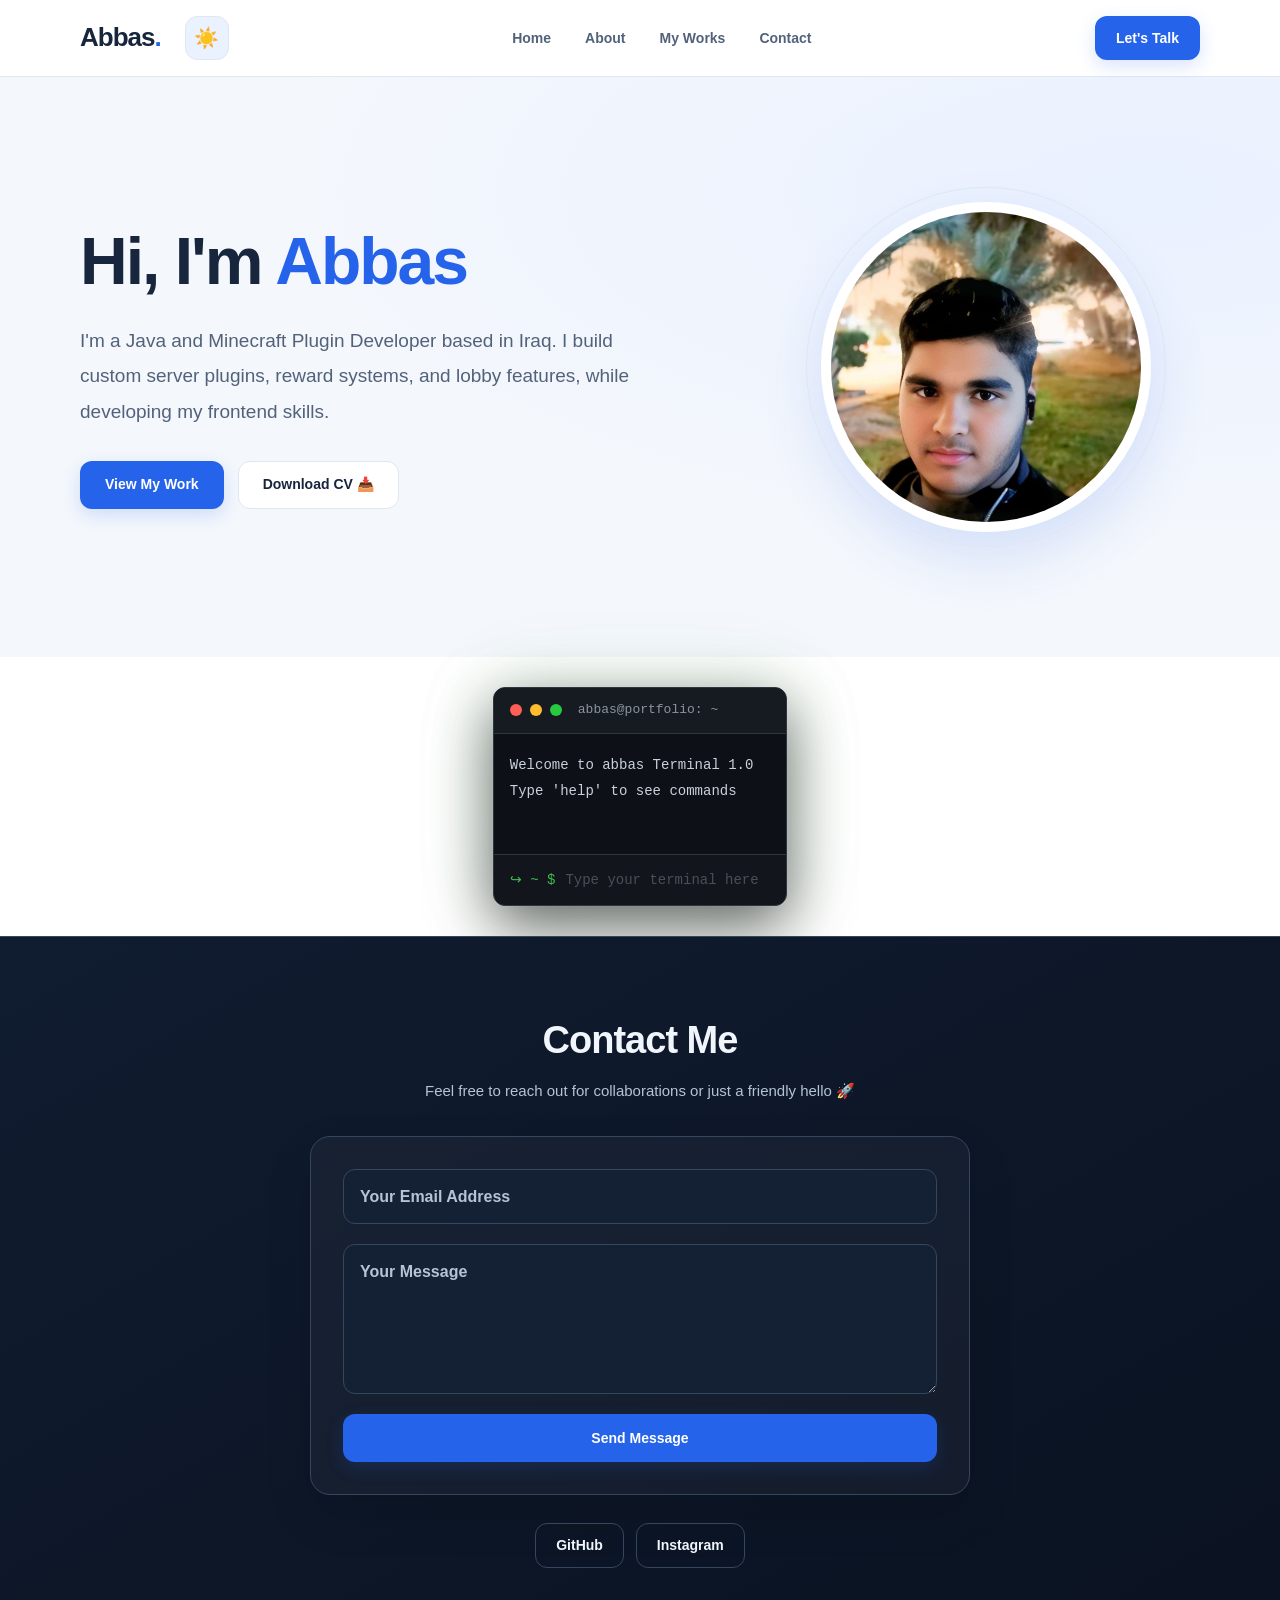
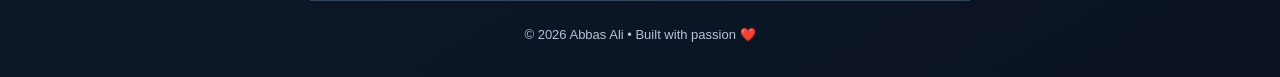
==== commit 63ec80b0: "feat: add terminal section with command functionality and project display" ====
--- a/index.html
+++ b/index.html
@@ -52,6 +52,23 @@
             <img src="images/myphoto.jpg" alt="Abbas Profile" class="profile-img">
         </div>
     </section>
+    <section class="terminal">
+        <div class="terminal-header">
+            <span class="dots"><i></i><i></i><i></i></span>
+            <span class="title">abbas@portfolio: ~</span>
+        </div>
+        <div class="terminal-body" id="terminal-output">
+            <p>Welcome to abbas Terminal 1.0</p>
+            <p>Type 'help' to see commands</p>
+        </div>
+        <form id="terminal-form">
+            <span>↪ ~ $</span>
+            <input id="terminal-input"
+            type="text"
+            autocomplete="off"
+            placeholder="Type your terminal here">
+        </form>
+    </section>
 
 <footer class="footer" id="my-footer">
     <div class="footer-container">
--- a/style.css
+++ b/style.css
@@ -811,3 +811,99 @@
         transform: none;
     }
 }
+.terminal {
+    background: #0d1117;
+    color: #c9d1d9;
+    border: 1px solid #30363d;
+    border-radius: 12px;
+    max-width: 750px;
+    margin: 30px auto;
+    overflow: hidden;
+    font-family: "JetBrains Mono", "Fira Code", Consolas, monospace;
+    font-size: 14px;
+    line-height: 1.6;
+    box-shadow:
+            0 0 0 1px rgba(255, 255, 255, 0.03),
+            0 20px 60px rgba(0, 0, 0, 0.6),
+            0 0 80px rgba(63, 185, 80, 0.15);
+}
+.terminal-header {
+    background: #161b22;
+    padding: 12px 16px;
+    display: flex;
+    align-items: center;
+    gap: 16px;
+    border-bottom: 1px solid #30363d;
+    font-size: 13px;
+    color: #8b949e;
+}
+.terminal-header .dots {
+    display: flex;
+    gap: 8px;
+}
+.terminal-header .dots i {
+    width: 12px;
+    height: 12px;
+    border-radius: 50%;
+    display: block;
+}
+.terminal-header .dots i:nth-child(1) { background: #ff5f56; }
+.terminal-header .dots i:nth-child(2) { background: #ffbd2e; }
+.terminal-header .dots i:nth-child(3) { background: #27c93f; }
+.terminal-header .title {
+    flex: 1;
+    text-align: center;
+    margin-right: 52px;
+}
+
+.terminal-body {
+    min-height: 120px;
+    max-height: 280px;
+    overflow-y: auto;
+    padding: 16px;
+    overflow-wrap: anywhere;
+    scrollbar-width: thin;
+    scrollbar-color: #30363d transparent;
+}
+.terminal-body::-webkit-scrollbar { width: 8px; }
+.terminal-body::-webkit-scrollbar-thumb {
+    background: #30363d;
+    border-radius: 4px;
+}
+
+.terminal-body p {
+    margin: 4px 0;
+    animation: terminalFadeIn 0.2s ease;
+}
+.terminal-body .cmd   { color: #3fb950; }
+.terminal-body .error { color: #f85149; }
+.terminal-body .info  { color: #58a6ff; }
+
+#terminal-form {
+    display: flex;
+    align-items: center;
+    gap: 10px;
+    padding: 14px 16px;
+    border-top: 1px solid #30363d;
+    background: rgba(255, 255, 255, 0.02);
+    color: #3fb950;
+}
+
+#terminal-input {
+    flex: 1;
+    min-width: 0;
+    border: none;
+    background: transparent;
+    color: #fff;
+    font: inherit;
+    outline: none;
+    caret-color: #3fb950;
+}
+#terminal-input::placeholder {
+    color: #484f58;
+}
+
+@keyframes terminalFadeIn {
+    from { opacity: 0; transform: translateY(4px); }
+    to   { opacity: 1; transform: none; }
+}
